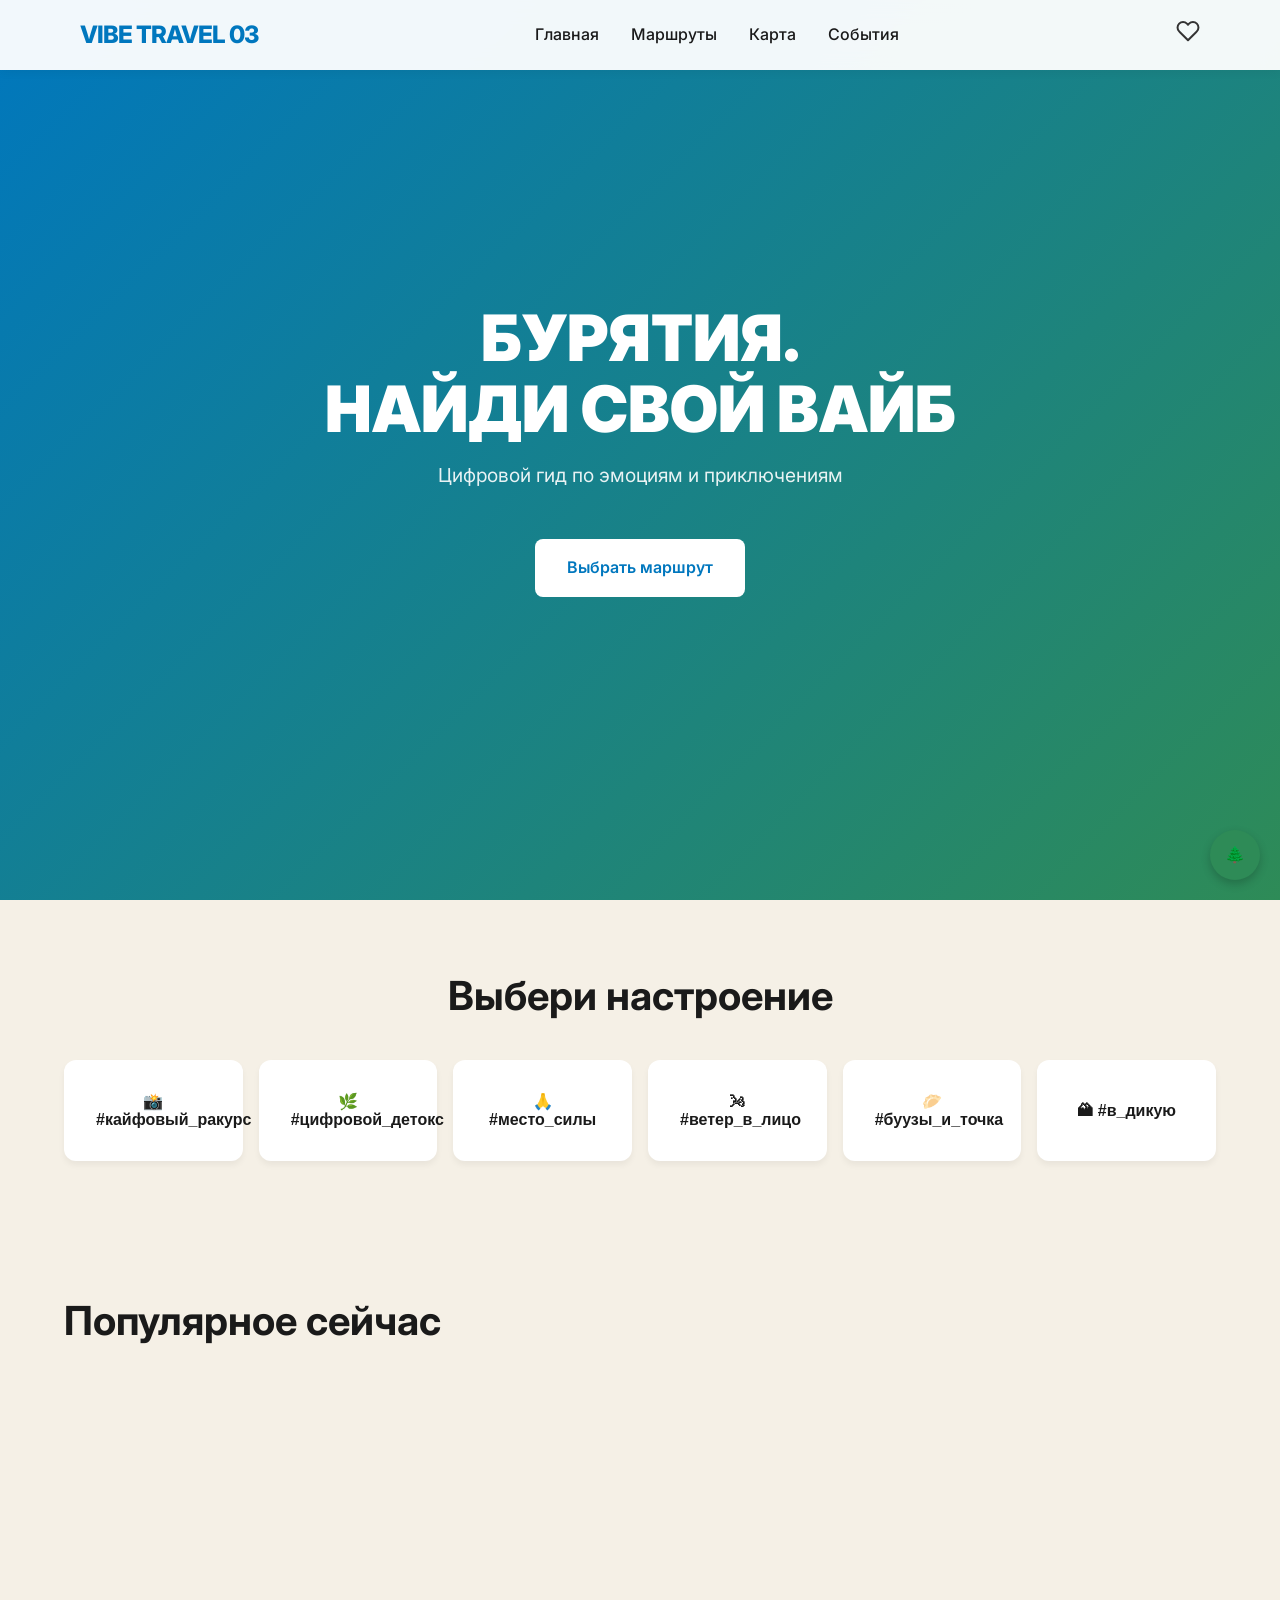
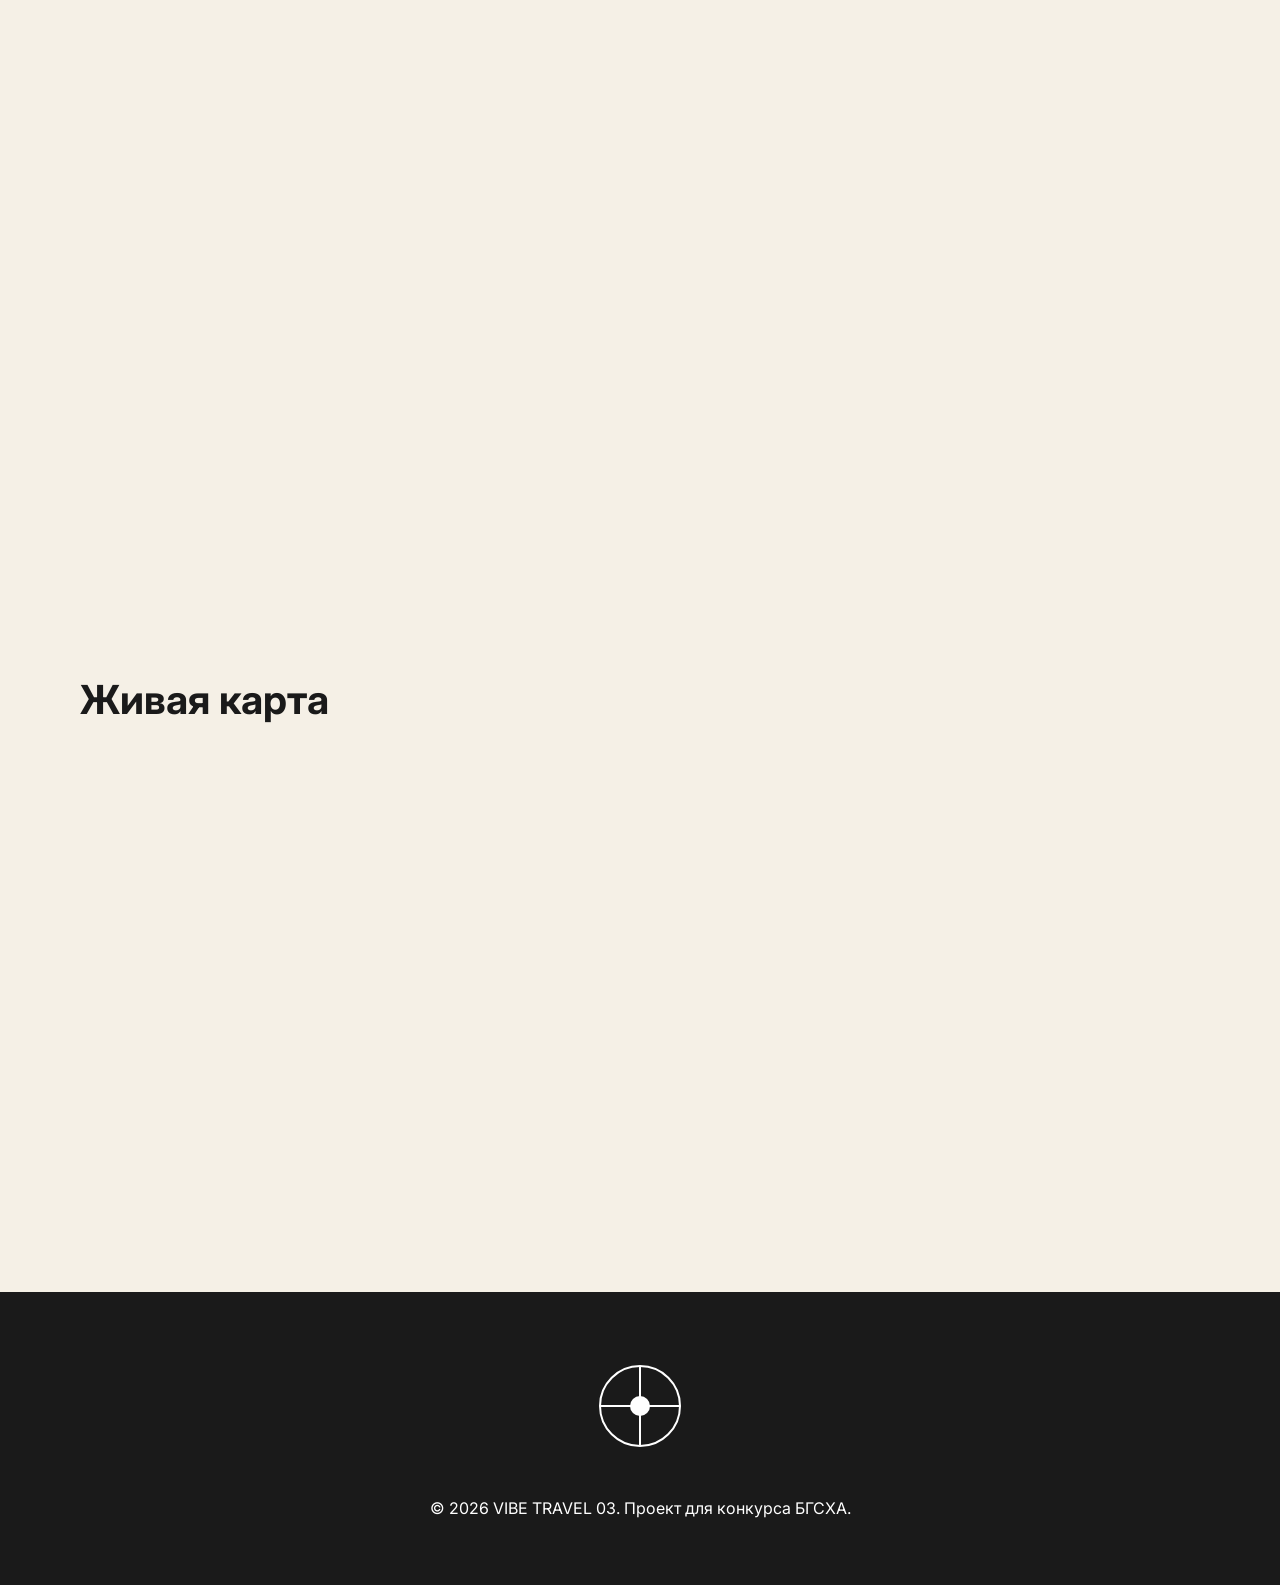
==== admin.html @ e64f2642 "еще раз переделал структуру проекта, удалив папку code и переместив все файлы в корневой каталог. Та" ====
<!DOCTYPE html>
<html lang="ru">
<head>
    <meta charset="UTF-8">
    <meta name="viewport" content="width=device-width, initial-scale=1.0">
    <title>Админ-панель | VIBE TRAVEL 03</title>
    <link href="https://fonts.googleapis.com/css2?family=Inter:wght@400;600&display=swap" rel="stylesheet">
    <link rel="stylesheet" href="src/css/main.css">
    <link rel="stylesheet" href="src/css/components.css">
</head>
<body>
    <header class="header">
        <div class="container header__inner">
            <a href="index.html" class="logo">ADMIN PANEL</a>
        </div>
    </header>

    <main class="container" style="padding-top: 100px;">
        <form id="routeForm" class="admin-form">
            <h2>Конструктор маршрута</h2>
            <div class="form-group">
                <label>ID</label>
                <input type="number" id="r_id" class="form-control" required>
            </div>
            <div class="form-group">
                <label>Название</label>
                <input type="text" id="r_title" class="form-control" required>
            </div>
            <div class="form-group">
                <label>Вайбы (через запятую)</label>
                <input type="text" id="r_vibes" class="form-control" placeholder="#цифровой_детокс, #место_силы" required>
            </div>
            <div class="form-group" style="display:flex; gap:10px;">
                <div style="flex:1">
                    <label>Цвет 1</label>
                    <input type="color" id="r_g1" class="form-control" value="#2E8B57">
                </div>
                <div style="flex:1">
                    <label>Цвет 2</label>
                    <input type="color" id="r_g2" class="form-control" value="#0077BE">
                </div>
            </div>
            <div class="form-group">
                <label>Длительность</label>
                <input type="text" id="r_dur" class="form-control" placeholder="3 дня">
            </div>
            <div class="form-group">
                <label>Бюджет</label>
                <input type="text" id="r_bud" class="form-control" placeholder="от 5000 ₽">
            </div>
            <button type="submit" class="btn-pdf">Сгенерировать JSON</button>
        </form>

        <div class="container" style="max-width:800px; margin-bottom:4rem;">
            <label>Результат (скопируйте и вставьте в routes.json):</label>
            <textarea id="jsonOutput" class="form-control" rows="10"></textarea>
            <button onclick="copyJson()" class="btn-pdf" style="margin-top:10px;">Копировать</button>
        </div>
    </main>

    <script src="src/js/admin.js"></script>
</body>
</html>
---- src/css/main.css ----
/* VIBE TRAVEL 03 - Main Styles */
:root {
    /* Palette */
    --color-baikal: #0077BE;
    --color-cedar: #2E8B57;
    --color-gold: #FFD700;
    --color-bg: #F5F0E6;
    --color-dark: #1A1A1A;
    --color-white: #FFFFFF;
    --color-text: #333333;
    --color-danger: #e74c3c;
    
    /* Typography */
    --font-main: 'Inter', sans-serif;
    
    /* Spacing */
    --spacing-xs: 0.5rem;
    --spacing-sm: 1rem;
    --spacing-md: 2rem;
    --spacing-lg: 4rem;
    
    /* Transitions */
    --transition-fast: 0.2s ease;
    --transition-normal: 0.4s ease;
}

* { box-sizing: border-box; margin: 0; padding: 0; }

body {
    font-family: var(--font-main);
    background-color: var(--color-bg);
    color: var(--color-text);
    line-height: 1.6;
    overflow-x: hidden;
}

a { text-decoration: none; color: inherit; transition: var(--transition-fast); }
ul { list-style: none; }
img { max-width: 100%; display: block; }

/* Container */
.container {
    width: 90%;
    max-width: 1200px;
    margin: 0 auto;
    padding: 0 var(--spacing-sm);
}

/* Header */
.header {
    background: rgba(255, 255, 255, 0.95);
    backdrop-filter: blur(10px);
    position: fixed;
    top: 0; left: 0; right: 0;
    z-index: 1000;
    box-shadow: 0 2px 10px rgba(0,0,0,0.05);
    padding: var(--spacing-sm) 0;
}

.header__inner {
    display: flex;
    justify-content: space-between;
    align-items: center;
}

.logo {
    font-size: 1.5rem;
    font-weight: 800;
    color: var(--color-baikal);
    letter-spacing: -1px;
}

.nav__list {
    display: flex;
    gap: var(--spacing-md);
}

.nav__link {
    font-weight: 500;
    color: var(--color-dark);
}

.nav__link:hover { color: var(--color-baikal); }

.fav-icon {
    position: relative;
    cursor: pointer;
}

.fav-count {
    position: absolute;
    top: -8px; right: -8px;
    background: var(--color-danger);
    color: white;
    font-size: 0.7rem;
    width: 18px; height: 18px;
    border-radius: 50%;
    display: flex;
    align-items: center;
    justify-content: center;
    font-weight: bold;
}

/* Hero Section */
.hero {
    height: 100vh;
    display: flex;
    align-items: center;
    justify-content: center;
    text-align: center;
    color: white;
    position: relative;
    overflow: hidden;
    margin-top: 0;
}

.hero__bg {
    position: absolute;
    top: 0; left: 0; width: 100%; height: 100%;
    background: linear-gradient(135deg, var(--color-baikal), var(--color-cedar));
    z-index: -1;
}

.hero__content h1 {
    font-size: clamp(2.5rem, 5vw, 5rem);
    font-weight: 900;
    margin-bottom: var(--spacing-sm);
    line-height: 1.1;
}

.hero__subtitle {
    font-size: 1.2rem;
    opacity: 0.9;
    margin-bottom: var(--spacing-md);
}

/* Vibes Block */
.vibes-section {
    padding: var(--spacing-lg) 0;
    text-align: center;
}

.section-title {
    font-size: 2.5rem;
    margin-bottom: var(--spacing-md);
    color: var(--color-dark);
}

.vibes-grid {
    display: grid;
    grid-template-columns: repeat(auto-fit, minmax(150px, 1fr));
    gap: var(--spacing-sm);
    margin-top: var(--spacing-md);
}

.vibe-btn {
    padding: var(--spacing-md);
    border: none;
    border-radius: 12px;
    background: white;
    color: var(--color-dark);
    font-weight: 600;
    font-size: 1rem;
    cursor: pointer;
    transition: transform 0.2s, box-shadow 0.2s;
    box-shadow: 0 4px 6px rgba(0,0,0,0.05);
}

.vibe-btn:hover, .vibe-btn.active {
    transform: translateY(-5px);
    box-shadow: 0 10px 20px rgba(0,0,0,0.1);
    background: var(--color-baikal);
    color: white;
}

/* Cards Grid */
.routes-grid {
    display: grid;
    grid-template-columns: repeat(auto-fill, minmax(300px, 1fr));
    gap: var(--spacing-md);
    padding: var(--spacing-md) 0;
}

.route-card {
    background: white;
    border-radius: 16px;
    overflow: hidden;
    box-shadow: 0 4px 15px rgba(0,0,0,0.05);
    transition: transform 0.3s;
    display: flex;
    flex-direction: column;
}

.route-card:hover {
    transform: translateY(-8px);
}

.card-img {
    height: 200px;
    display: flex;
    align-items: center;
    justify-content: center;
    color: white;
    font-weight: bold;
    font-size: 1.2rem;
    text-align: center;
    padding: 1rem;
    position: relative;
}

.card-body {
    padding: var(--spacing-md);
    flex-grow: 1;
    display: flex;
    flex-direction: column;
}

.card-title {
    font-size: 1.25rem;
    margin-bottom: var(--spacing-xs);
    color: var(--color-dark);
}

.card-tags {
    display: flex;
    flex-wrap: wrap;
    gap: 5px;
    margin-bottom: var(--spacing-sm);
}

.tag {
    font-size: 0.75rem;
    padding: 4px 8px;
    background: #f0f0f0;
    border-radius: 20px;
    color: #666;
}

.card-meta {
    display: flex;
    justify-content: space-between;
    margin-top: auto;
    padding-top: var(--spacing-sm);
    font-size: 0.9rem;
    color: #777;
    border-top: 1px solid #eee;
}

.btn-fav {
    background: none;
    border: none;
    cursor: pointer;
    color: #ccc;
    transition: color 0.2s;
}

.btn-fav.active { color: var(--color-danger); }

/* Footer */
.footer {
    background: var(--color-dark);
    color: white;
    padding: var(--spacing-lg) 0;
    margin-top: var(--spacing-lg);
    text-align: center;
}

.footer-ornament {
    width: 100px;
    height: 100px;
    margin: 0 auto var(--spacing-md);
    fill: var(--color-gold);
    transition: fill 2s ease;
}

.footer-ornament:hover {
    fill: var(--color-baikal);
}

/* Mobile Filter Toggle */
.filter-toggle {
    display: none;
    width: 100%;
    padding: 1rem;
    background: var(--color-baikal);
    color: white;
    border: none;
    border-radius: 8px;
    margin-bottom: 1rem;
    font-weight: bold;
    cursor: pointer;
}

@media (max-width: 768px) {
    .filter-toggle { display: block; }
    .nav__list { display: none; } /* Simplified mobile nav for demo */
    .filters-panel {
        position: fixed;
        top: 0; left: 0; bottom: 0;
        width: 80%;
        background: white;
        z-index: 2000;
        padding: 2rem;
        transform: translateX(-100%);
        transition: transform 0.3s ease;
        overflow-y: auto;
    }
    .filters-panel.open { transform: translateX(0); }
    .overlay {
        position: fixed;
        top: 0; left: 0; right: 0; bottom: 0;
        background: rgba(0,0,0,0.5);
        z-index: 1999;
        display: none;
    }
    .overlay.active { display: block; }
}

/* Animation Utilities */
.fade-in {
    opacity: 0;
    transform: translateY(20px);
    transition: opacity 0.6s ease, transform 0.6s ease;
}

.fade-in.visible {
    opacity: 1;
    transform: translateY(0);
}

/* Cedar Icon (Easter Egg) */
.cedar-icon {
    position: fixed;
    bottom: 20px;
    right: 20px;
    width: 50px;
    height: 50px;
    background: var(--color-cedar);
    border-radius: 50%;
    display: flex;
    align-items: center;
    justify-content: center;
    color: white;
    cursor: pointer;
    box-shadow: 0 4px 10px rgba(0,0,0,0.2);
    z-index: 900;
    transition: transform 0.3s;
}

.cedar-icon:hover { transform: scale(1.1); }

/* Modal for Easter Egg */
.modal {
    position: fixed;
    top: 0; left: 0; width: 100%; height: 100%;
    background: rgba(0,0,0,0.8);
    z-index: 3000;
    display: none;
    align-items: center;
    justify-content: center;
}

.modal.active { display: flex; }

.modal-content {
    background: white;
    padding: 2rem;
    border-radius: 16px;
    text-align: center;
    max-width: 90%;
    position: relative;
}

.close-modal {
    position: absolute;
    top: 10px; right: 15px;
    font-size: 1.5rem;
    cursor: pointer;
}

.ornament-anim {
    width: 200px;
    height: 200px;
    animation: spin 10s linear infinite;
}

@keyframes spin { 100% { transform: rotate(360deg); } }
---- src/css/components.css ----
/* Components & Page Specific Styles */

/* Filters Panel */
.filters-panel {
    background: white;
    padding: 1.5rem;
    border-radius: 12px;
    margin-bottom: 2rem;
    box-shadow: 0 4px 12px rgba(0,0,0,0.05);
}

.filter-group { margin-bottom: 1.5rem; }
.filter-group label { display: block; font-weight: 600; margin-bottom: 0.5rem; }
.filter-options { display: flex; flex-wrap: wrap; gap: 0.5rem; }

.checkbox-label {
    display: inline-flex;
    align-items: center;
    padding: 0.5rem 1rem;
    background: #f5f5f5;
    border-radius: 20px;
    cursor: pointer;
    font-size: 0.9rem;
    transition: background 0.2s;
}

.checkbox-label input { display: none; }
.checkbox-label.selected { background: var(--color-baikal); color: white; }

/* Route Detail Page */
.route-detail { padding-top: 80px; }
.detail-header {
    height: 400px;
    background: #ddd;
    position: relative;
    display: flex;
    align-items: center;
    justify-content: center;
    color: white;
    font-size: 2rem;
    font-weight: bold;
    text-shadow: 0 2px 4px rgba(0,0,0,0.5);
}

.detail-content {
    display: grid;
    grid-template-columns: 2fr 1fr;
    gap: 2rem;
    margin-top: 2rem;
}

.info-block {
    background: white;
    padding: 1.5rem;
    border-radius: 12px;
    margin-bottom: 1.5rem;
}

.schedule-item {
    border-left: 3px solid var(--color-baikal);
    padding-left: 1rem;
    margin-bottom: 1.5rem;
}

.map-container {
    height: 400px;
    border-radius: 12px;
    overflow: hidden;
    margin: 1.5rem 0;
    background: #eee;
}

.btn-pdf {
    display: inline-block;
    background: var(--color-dark);
    color: white;
    padding: 1rem 2rem;
    border-radius: 8px;
    font-weight: 600;
    margin-top: 1rem;
    cursor: pointer;
    border: none;
}

/* Content Page */
.events-list { display: grid; gap: 1.5rem; }
.event-card {
    background: white;
    padding: 1.5rem;
    border-radius: 12px;
    display: flex;
    gap: 1.5rem;
    align-items: center;
}
.event-date {
    background: var(--color-gold);
    padding: 1rem;
    border-radius: 8px;
    text-align: center;
    font-weight: bold;
    min-width: 100px;
}

.video-wrapper {
    position: relative;
    padding-bottom: 56.25%;
    height: 0;
    overflow: hidden;
    border-radius: 12px;
    margin-bottom: 2rem;
    background: #000;
}

.video-wrapper iframe {
    position: absolute;
    top: 0; left: 0; width: 100%; height: 100%;
}

.wave-effect {
    position: relative;
    overflow: hidden;
}

.wave-effect::after {
    content: '';
    position: absolute;
    bottom: -50px; left: 0; width: 100%; height: 50px;
    background: linear-gradient(to top, rgba(0,119,190,0.2), transparent);
    opacity: 0;
    transition: opacity 0.3s;
}

.wave-effect:hover::after { opacity: 1; animation: wave 2s infinite linear; }

@keyframes wave {
    0% { transform: translateX(0); }
    50% { transform: translateX(-10px); }
    100% { transform: translateX(0); }
}

/* Admin Page */
.admin-form {
    max-width: 800px;
    margin: 2rem auto;
    background: white;
    padding: 2rem;
    border-radius: 12px;
}

.form-group { margin-bottom: 1rem; }
.form-group label { display: block; margin-bottom: 0.5rem; font-weight: 600; }
.form-control {
    width: 100%;
    padding: 0.8rem;
    border: 1px solid #ddd;
    border-radius: 6px;
    font-family: inherit;
}

textarea.form-control { min-height: 100px; }

/* Map Page */
.full-map {
    position: fixed;
    top: 0; left: 0; width: 100%; height: 100%;
    z-index: 1;
}

/* Responsive */
@media (max-width: 768px) {
    .detail-content { grid-template-columns: 1fr; }
    .event-card { flex-direction: column; text-align: center; }
}
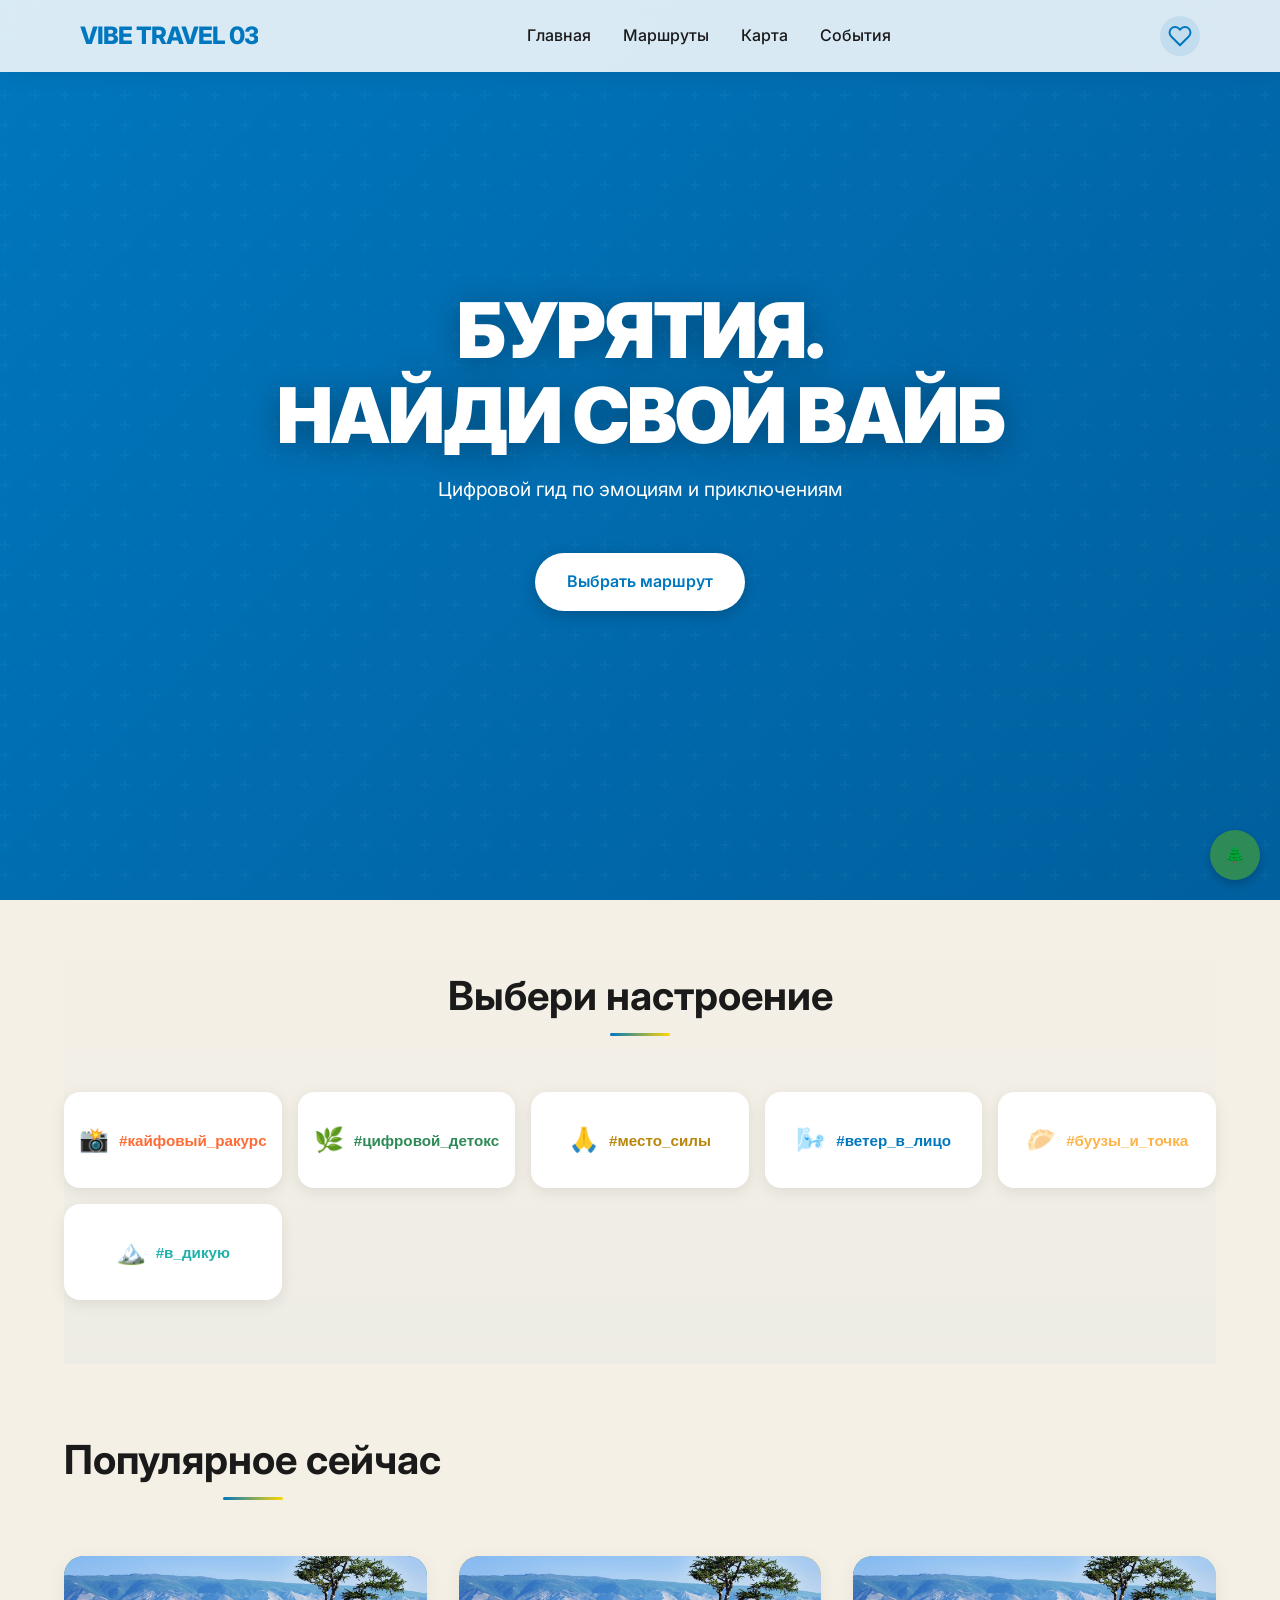
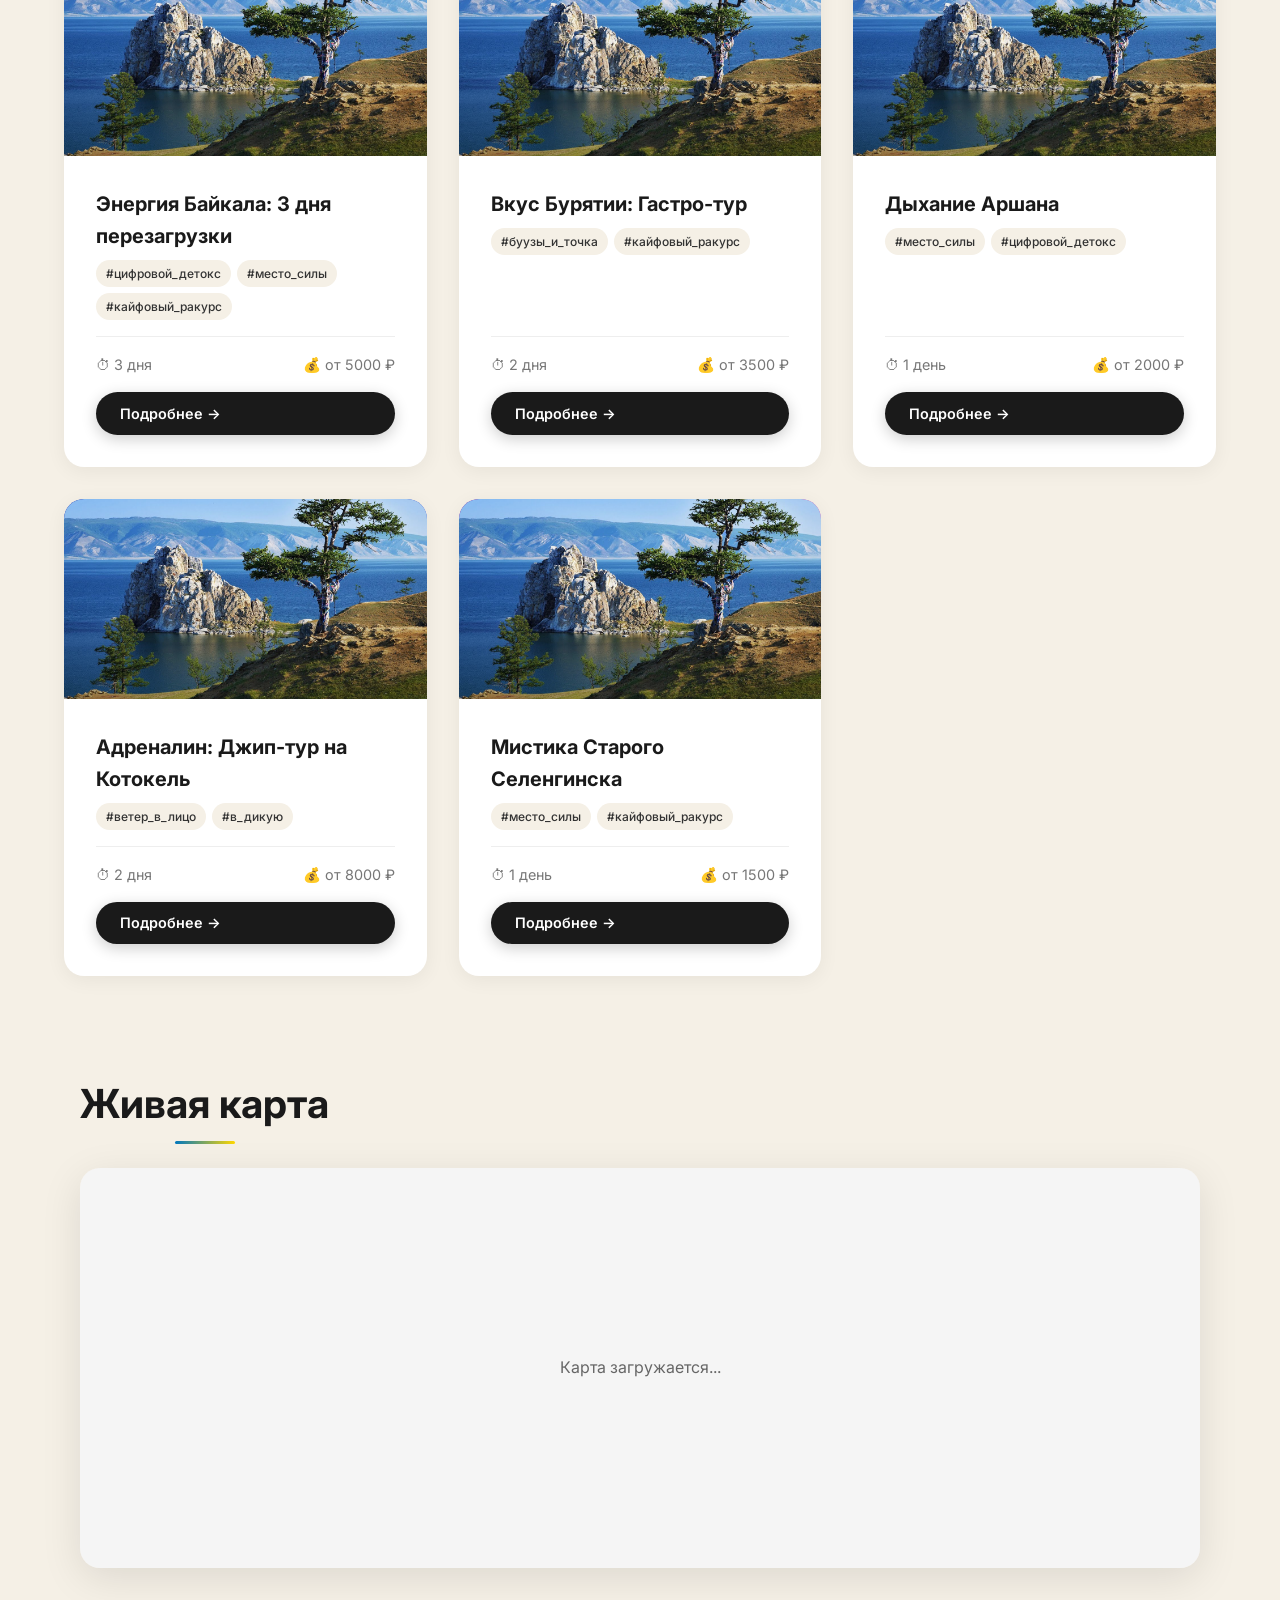
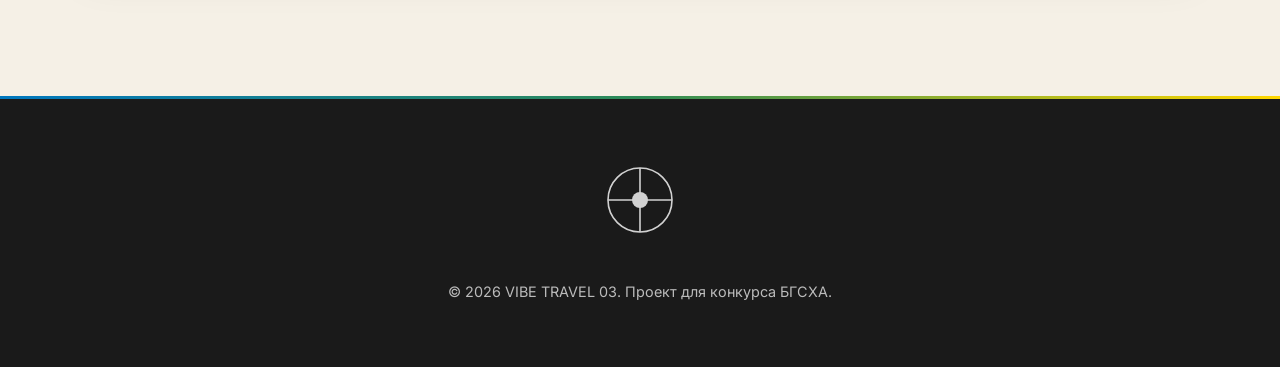
==== commit 371a587c: "внёс правки с помощью copilot, добавив изображения для маршрутов и обновив стили отображения карточе" ====
--- a/admin.html
+++ b/admin.html
@@ -4,27 +4,39 @@
     <meta charset="UTF-8">
     <meta name="viewport" content="width=device-width, initial-scale=1.0">
     <title>Админ-панель | VIBE TRAVEL 03</title>
-    <link href="https://fonts.googleapis.com/css2?family=Inter:wght@400;600&display=swap" rel="stylesheet">
+    <link href="https://fonts.googleapis.com/css2?family=Inter:wght@400;600;800&display=swap" rel="stylesheet">
     <link rel="stylesheet" href="src/css/main.css">
     <link rel="stylesheet" href="src/css/components.css">
+    <script src="data/secrets.js"></script>
+    <script src="data/config.js"></script>
+    <script>
+        // Password protection
+        const password = prompt('Введите пароль администратора:');
+        if (password !== 'admin2026') {
+            window.location.href = 'index.html';
+        }
+    </script>
 </head>
 <body>
     <header class="header">
         <div class="container header__inner">
-            <a href="index.html" class="logo">ADMIN PANEL</a>
+            <a href="index.html" class="logo">⚙️ ADMIN PANEL</a>
+            <a href="index.html" class="btn-pdf" style="padding: 0.5rem 1rem; font-size: 0.9rem;">На главную</a>
         </div>
     </header>
 
     <main class="container" style="padding-top: 100px;">
         <form id="routeForm" class="admin-form">
-            <h2>Конструктор маршрута</h2>
+            <h2>🛠 Конструктор маршрута</h2>
+            <p style="color: #666; margin-bottom: 1.5rem;">Создайте новый маршрут и добавьте его в базу</p>
+            
             <div class="form-group">
                 <label>ID</label>
                 <input type="number" id="r_id" class="form-control" required>
             </div>
             <div class="form-group">
                 <label>Название</label>
-                <input type="text" id="r_title" class="form-control" required>
+                <input type="text" id="r_title" class="form-control" required placeholder="Энергия Байкала: 3 дня перезагрузки">
             </div>
             <div class="form-group">
                 <label>Вайбы (через запятую)</label>
@@ -32,29 +44,47 @@
             </div>
             <div class="form-group" style="display:flex; gap:10px;">
                 <div style="flex:1">
-                    <label>Цвет 1</label>
+                    <label>Цвет градиента 1</label>
                     <input type="color" id="r_g1" class="form-control" value="#2E8B57">
                 </div>
                 <div style="flex:1">
-                    <label>Цвет 2</label>
+                    <label>Цвет градиента 2</label>
                     <input type="color" id="r_g2" class="form-control" value="#0077BE">
                 </div>
             </div>
-            <div class="form-group">
-                <label>Длительность</label>
-                <input type="text" id="r_dur" class="form-control" placeholder="3 дня">
+            <div class="form-row" style="display: flex; gap: 1rem;">
+                <div class="form-group" style="flex: 1;">
+                    <label>Длительность</label>
+                    <input type="text" id="r_dur" class="form-control" placeholder="3 дня">
+                </div>
+                <div class="form-group" style="flex: 1;">
+                    <label>Бюджет</label>
+                    <input type="text" id="r_bud" class="form-control" placeholder="от 5000 ₽">
+                </div>
             </div>
             <div class="form-group">
-                <label>Бюджет</label>
-                <input type="text" id="r_bud" class="form-control" placeholder="от 5000 ₽">
+                <label>Сезон</label>
+                <select id="r_season" class="form-control">
+                    <option value="лето">Лето</option>
+                    <option value="зима">Зима</option>
+                    <option value="круглый год">Круглый год</option>
+                </select>
             </div>
-            <button type="submit" class="btn-pdf">Сгенерировать JSON</button>
+            <div class="form-group">
+                <label>Краткое описание</label>
+                <input type="text" id="r_desc" class="form-control" placeholder="Почувствуй мощь священного озера...">
+            </div>
+            <div class="form-group">
+                <label>Полное описание</label>
+                <textarea id="r_fullDesc" class="form-control" rows="3" placeholder="Погружение в атмосферу байкальской тайги..."></textarea>
+            </div>
+            <button type="submit" class="btn-admin">✨ Сгенерировать JSON</button>
         </form>
 
         <div class="container" style="max-width:800px; margin-bottom:4rem;">
-            <label>Результат (скопируйте и вставьте в routes.json):</label>
-            <textarea id="jsonOutput" class="form-control" rows="10"></textarea>
-            <button onclick="copyJson()" class="btn-pdf" style="margin-top:10px;">Копировать</button>
+            <label style="font-weight: 600; display: block; margin-bottom: 0.5rem;">📋 Результат (скопируйте и вставьте в routes.json):</label>
+            <textarea id="jsonOutput" class="output-area" rows="15" readonly></textarea>
+            <button onclick="copyJson()" class="btn-pdf" style="margin-top: 1rem;">📋 Копировать в буфер</button>
         </div>
     </main>
 
--- a/src/css/main.css
+++ b/src/css/main.css
@@ -1,4 +1,4 @@
-/* VIBE TRAVEL 03 - Main Styles */
+/* VIBE TRAVEL 03 - Main Styles (Enhanced) */
 :root {
     /* Palette */
     --color-baikal: #0077BE;
@@ -10,6 +10,14 @@
     --color-text: #333333;
     --color-danger: #e74c3c;
     
+    /* Vibe Colors */
+    --vibe-photo: #FF6B35;
+    --vibe-relax: #2E8B57;
+    --vibe-spirit: #B8860B;
+    --vibe-active: #0077BE;
+    --vibe-food: #FFB347;
+    --vibe-wild: #20B2AA;
+    
     /* Typography */
     --font-main: 'Inter', sans-serif;
     
@@ -22,9 +30,14 @@
     /* Transitions */
     --transition-fast: 0.2s ease;
     --transition-normal: 0.4s ease;
+    --transition-smooth: 0.6s cubic-bezier(0.4, 0, 0.2, 1);
 }
 
 * { box-sizing: border-box; margin: 0; padding: 0; }
+
+html {
+    scroll-behavior: smooth;
+}
 
 body {
     font-family: var(--font-main);
@@ -48,13 +61,20 @@
 
 /* Header */
 .header {
-    background: rgba(255, 255, 255, 0.95);
-    backdrop-filter: blur(10px);
+    background: rgba(255, 255, 255, 0.85);
+    backdrop-filter: blur(20px);
+    -webkit-backdrop-filter: blur(20px);
     position: fixed;
     top: 0; left: 0; right: 0;
     z-index: 1000;
-    box-shadow: 0 2px 10px rgba(0,0,0,0.05);
+    box-shadow: 0 2px 20px rgba(0,0,0,0.08);
     padding: var(--spacing-sm) 0;
+    transition: all var(--transition-normal);
+}
+
+.header.scrolled {
+    background: rgba(255, 255, 255, 0.95);
+    box-shadow: 0 4px 30px rgba(0,0,0,0.12);
 }
 
 .header__inner {
@@ -68,6 +88,26 @@
     font-weight: 800;
     color: var(--color-baikal);
     letter-spacing: -1px;
+    position: relative;
+    overflow: hidden;
+}
+
+.logo::after {
+    content: '';
+    position: absolute;
+    bottom: 0;
+    left: 0;
+    width: 100%;
+    height: 2px;
+    background: linear-gradient(90deg, var(--color-baikal), var(--color-cedar), var(--color-gold));
+    transform: scaleX(0);
+    transform-origin: right;
+    transition: transform var(--transition-smooth);
+}
+
+.logo:hover::after {
+    transform: scaleX(1);
+    transform-origin: left;
 }
 
 .nav__list {
@@ -78,27 +118,72 @@
 .nav__link {
     font-weight: 500;
     color: var(--color-dark);
-}
-
-.nav__link:hover { color: var(--color-baikal); }
+    position: relative;
+    padding: 0.5rem 0;
+}
+
+.nav__link::after {
+    content: '';
+    position: absolute;
+    bottom: 0;
+    left: 0;
+    width: 0;
+    height: 2px;
+    background: var(--color-baikal);
+    transition: width var(--transition-normal);
+}
+
+.nav__link:hover { 
+    color: var(--color-baikal); 
+}
+
+.nav__link:hover::after {
+    width: 100%;
+}
 
 .fav-icon {
     position: relative;
     cursor: pointer;
+    display: flex;
+    align-items: center;
+    justify-content: center;
+    width: 40px;
+    height: 40px;
+    border-radius: 50%;
+    background: rgba(0, 119, 190, 0.1);
+    transition: all var(--transition-normal);
+}
+
+.fav-icon:hover {
+    background: rgba(0, 119, 190, 0.2);
+    transform: scale(1.1);
+}
+
+.fav-icon svg {
+    color: var(--color-baikal);
 }
 
 .fav-count {
     position: absolute;
-    top: -8px; right: -8px;
+    top: -4px;
+    right: -4px;
     background: var(--color-danger);
     color: white;
     font-size: 0.7rem;
-    width: 18px; height: 18px;
-    border-radius: 50%;
+    min-width: 18px;
+    height: 18px;
+    border-radius: 9px;
     display: flex;
     align-items: center;
     justify-content: center;
     font-weight: bold;
+    padding: 0 4px;
+    animation: pulse 2s infinite;
+}
+
+@keyframes pulse {
+    0%, 100% { transform: scale(1); }
+    50% { transform: scale(1.1); }
 }
 
 /* Hero Section */
@@ -117,60 +202,142 @@
 .hero__bg {
     position: absolute;
     top: 0; left: 0; width: 100%; height: 100%;
-    background: linear-gradient(135deg, var(--color-baikal), var(--color-cedar));
+    background: linear-gradient(135deg, 
+        var(--color-baikal) 0%, 
+        #005f9e 25%, 
+        var(--color-cedar) 50%, 
+        #1e6b47 75%, 
+        var(--color-gold) 100%);
+    background-size: 400% 400%;
+    animation: gradientShift 15s ease infinite;
     z-index: -1;
 }
 
+@keyframes gradientShift {
+    0% { background-position: 0% 50%; }
+    50% { background-position: 100% 50%; }
+    100% { background-position: 0% 50%; }
+}
+
+.hero__bg::before {
+    content: '';
+    position: absolute;
+    top: 0;
+    left: 0;
+    right: 0;
+    bottom: 0;
+    background: url("data:image/svg+xml,%3Csvg width='60' height='60' viewBox='0 0 60 60' xmlns='http://www.w3.org/2000/svg'%3E%3Cg fill='none' fill-rule='evenodd'%3E%3Cg fill='%23ffffff' fill-opacity='0.05'%3E%3Cpath d='M36 34v-4h-2v4h-4v2h4v4h2v-4h4v-2h-4zm0-30V0h-2v4h-4v2h4v4h2V6h4V4h-4zM6 34v-4H4v4H0v2h4v4h2v-4h4v-2H6zM6 4V0H4v4H0v2h4v4h2V6h4V4H6z'/%3E%3C/g%3E%3C/g%3E%3C/svg%3E");
+    opacity: 0.5;
+}
+
+.hero__content {
+    position: relative;
+    z-index: 1;
+}
+
 .hero__content h1 {
-    font-size: clamp(2.5rem, 5vw, 5rem);
+    font-size: clamp(2.5rem, 6vw, 5rem);
     font-weight: 900;
     margin-bottom: var(--spacing-sm);
     line-height: 1.1;
+    text-shadow: 0 4px 30px rgba(0,0,0,0.3);
+    letter-spacing: -2px;
+    animation: fadeInUp 1s ease-out;
 }
 
 .hero__subtitle {
     font-size: 1.2rem;
     opacity: 0.9;
     margin-bottom: var(--spacing-md);
+    animation: fadeInUp 1s ease-out 0.2s both;
+}
+
+.hero .btn-pdf {
+    animation: fadeInUp 1s ease-out 0.4s both;
+}
+
+@keyframes fadeInUp {
+    from {
+        opacity: 0;
+        transform: translateY(30px);
+    }
+    to {
+        opacity: 1;
+        transform: translateY(0);
+    }
 }
 
 /* Vibes Block */
 .vibes-section {
     padding: var(--spacing-lg) 0;
     text-align: center;
+    background: linear-gradient(180deg, transparent, rgba(0, 119, 190, 0.03));
 }
 
 .section-title {
     font-size: 2.5rem;
     margin-bottom: var(--spacing-md);
     color: var(--color-dark);
+    position: relative;
+    display: inline-block;
+}
+
+.section-title::after {
+    content: '';
+    position: absolute;
+    bottom: -8px;
+    left: 50%;
+    transform: translateX(-50%);
+    width: 60px;
+    height: 3px;
+    background: linear-gradient(90deg, var(--color-baikal), var(--color-gold));
+    border-radius: 2px;
 }
 
 .vibes-grid {
     display: grid;
-    grid-template-columns: repeat(auto-fit, minmax(150px, 1fr));
+    grid-template-columns: repeat(auto-fit, minmax(180px, 1fr));
     gap: var(--spacing-sm);
     margin-top: var(--spacing-md);
 }
 
 .vibe-btn {
     padding: var(--spacing-md);
-    border: none;
-    border-radius: 12px;
+    border: 2px solid transparent;
+    border-radius: 16px;
     background: white;
     color: var(--color-dark);
     font-weight: 600;
-    font-size: 1rem;
+    font-size: 0.95rem;
     cursor: pointer;
-    transition: transform 0.2s, box-shadow 0.2s;
-    box-shadow: 0 4px 6px rgba(0,0,0,0.05);
+    transition: all var(--transition-normal);
+    box-shadow: 0 4px 15px rgba(0,0,0,0.08);
+    display: flex;
+    align-items: center;
+    gap: 10px;
+    justify-content: center;
 }
 
 .vibe-btn:hover, .vibe-btn.active {
-    transform: translateY(-5px);
-    box-shadow: 0 10px 20px rgba(0,0,0,0.1);
-    background: var(--color-baikal);
+    transform: translateY(-5px) scale(1.02);
+    box-shadow: 0 15px 35px rgba(0,0,0,0.15);
+    border-color: currentColor;
+}
+
+.vibe-btn[data-vibe="#кайфовый_ракурс"] { color: var(--vibe-photo); }
+.vibe-btn[data-vibe="#цифровой_детокс"] { color: var(--vibe-relax); }
+.vibe-btn[data-vibe="#место_силы"] { color: var(--vibe-spirit); }
+.vibe-btn[data-vibe="#ветер_в_лицо"] { color: var(--vibe-active); }
+.vibe-btn[data-vibe="#буузы_и_точка"] { color: var(--vibe-food); }
+.vibe-btn[data-vibe="#в_дикую"] { color: var(--vibe-wild); }
+
+.vibe-btn:hover, .vibe-btn.active {
+    background: currentColor;
     color: white;
+}
+
+.vibe-btn .vibe-icon {
+    font-size: 1.5rem;
 }
 
 /* Cards Grid */
@@ -183,16 +350,34 @@
 
 .route-card {
     background: white;
-    border-radius: 16px;
+    border-radius: 20px;
     overflow: hidden;
-    box-shadow: 0 4px 15px rgba(0,0,0,0.05);
-    transition: transform 0.3s;
+    box-shadow: 0 4px 20px rgba(0,0,0,0.06);
+    transition: all var(--transition-normal);
     display: flex;
     flex-direction: column;
+    position: relative;
+}
+
+.route-card::before {
+    content: '';
+    position: absolute;
+    top: 0;
+    left: 0;
+    right: 0;
+    height: 4px;
+    background: linear-gradient(90deg, var(--color-baikal), var(--color-cedar));
+    opacity: 0;
+    transition: opacity var(--transition-normal);
 }
 
 .route-card:hover {
-    transform: translateY(-8px);
+    transform: translateY(-10px);
+    box-shadow: 0 20px 40px rgba(0,0,0,0.12);
+}
+
+.route-card:hover::before {
+    opacity: 1;
 }
 
 .card-img {
@@ -206,6 +391,17 @@
     text-align: center;
     padding: 1rem;
     position: relative;
+    overflow: hidden;
+}
+
+.card-img::after {
+    content: '';
+    position: absolute;
+    top: 0;
+    left: 0;
+    right: 0;
+    bottom: 0;
+    background: linear-gradient(180deg, transparent 50%, rgba(0,0,0,0.3) 100%);
 }
 
 .card-body {
@@ -219,26 +415,35 @@
     font-size: 1.25rem;
     margin-bottom: var(--spacing-xs);
     color: var(--color-dark);
+    font-weight: 700;
 }
 
 .card-tags {
     display: flex;
     flex-wrap: wrap;
-    gap: 5px;
+    gap: 6px;
     margin-bottom: var(--spacing-sm);
 }
 
 .tag {
     font-size: 0.75rem;
-    padding: 4px 8px;
-    background: #f0f0f0;
+    padding: 4px 10px;
+    background: var(--color-bg);
     border-radius: 20px;
-    color: #666;
+    color: var(--color-text);
+    font-weight: 500;
+    transition: all var(--transition-fast);
+}
+
+.tag:hover {
+    background: var(--color-baikal);
+    color: white;
 }
 
 .card-meta {
     display: flex;
     justify-content: space-between;
+    align-items: center;
     margin-top: auto;
     padding-top: var(--spacing-sm);
     font-size: 0.9rem;
@@ -246,15 +451,35 @@
     border-top: 1px solid #eee;
 }
 
+.card-meta span {
+    display: flex;
+    align-items: center;
+    gap: 4px;
+}
+
 .btn-fav {
     background: none;
     border: none;
     cursor: pointer;
     color: #ccc;
-    transition: color 0.2s;
-}
-
-.btn-fav.active { color: var(--color-danger); }
+    transition: all var(--transition-normal);
+    font-size: 1.2rem;
+    padding: 4px;
+}
+
+.btn-fav:hover {
+    transform: scale(1.2);
+}
+
+.btn-fav.active { 
+    color: var(--color-danger); 
+    animation: heartBeat 0.6s ease;
+}
+
+@keyframes heartBeat {
+    0%, 100% { transform: scale(1); }
+    50% { transform: scale(1.3); }
+}
 
 /* Footer */
 .footer {
@@ -263,18 +488,50 @@
     padding: var(--spacing-lg) 0;
     margin-top: var(--spacing-lg);
     text-align: center;
+    position: relative;
+    overflow: hidden;
+}
+
+.footer::before {
+    content: '';
+    position: absolute;
+    top: 0;
+    left: 0;
+    right: 0;
+    height: 3px;
+    background: linear-gradient(90deg, 
+        var(--color-baikal), 
+        var(--color-cedar), 
+        var(--color-gold), 
+        var(--color-cedar), 
+        var(--color-baikal));
+    background-size: 200% 100%;
+    animation: shimmer 3s linear infinite;
+}
+
+@keyframes shimmer {
+    0% { background-position: 200% 0; }
+    100% { background-position: -200% 0; }
 }
 
 .footer-ornament {
-    width: 100px;
-    height: 100px;
+    width: 80px;
+    height: 80px;
     margin: 0 auto var(--spacing-md);
     fill: var(--color-gold);
-    transition: fill 2s ease;
+    transition: all var(--transition-smooth);
+    opacity: 0.8;
 }
 
 .footer-ornament:hover {
+    opacity: 1;
+    transform: rotate(10deg) scale(1.1);
     fill: var(--color-baikal);
+}
+
+.footer p {
+    opacity: 0.7;
+    font-size: 0.9rem;
 }
 
 /* Mobile Filter Toggle */
@@ -282,50 +539,135 @@
     display: none;
     width: 100%;
     padding: 1rem;
-    background: var(--color-baikal);
+    background: linear-gradient(135deg, var(--color-baikal), var(--color-cedar));
     color: white;
     border: none;
-    border-radius: 8px;
+    border-radius: 12px;
     margin-bottom: 1rem;
-    font-weight: bold;
+    font-weight: 600;
+    font-size: 1rem;
     cursor: pointer;
-}
-
+    transition: all var(--transition-normal);
+    box-shadow: 0 4px 15px rgba(0, 119, 190, 0.3);
+}
+
+.filter-toggle:hover {
+    transform: translateY(-2px);
+    box-shadow: 0 6px 20px rgba(0, 119, 190, 0.4);
+}
+
+/* Responsive */
 @media (max-width: 768px) {
     .filter-toggle { display: block; }
-    .nav__list { display: none; } /* Simplified mobile nav for demo */
-    .filters-panel {
-        position: fixed;
-        top: 0; left: 0; bottom: 0;
-        width: 80%;
-        background: white;
-        z-index: 2000;
-        padding: 2rem;
-        transform: translateX(-100%);
-        transition: transform 0.3s ease;
-        overflow-y: auto;
-    }
-    .filters-panel.open { transform: translateX(0); }
-    .overlay {
-        position: fixed;
-        top: 0; left: 0; right: 0; bottom: 0;
-        background: rgba(0,0,0,0.5);
-        z-index: 1999;
+    
+    .nav__list {
         display: none;
     }
-    .overlay.active { display: block; }
-}
-
-/* Animation Utilities */
+    
+    .header__inner {
+        padding: 0;
+    }
+    
+    .vibes-grid {
+        grid-template-columns: repeat(2, 1fr);
+    }
+    
+    .vibe-btn {
+        flex-direction: column;
+        padding: var(--spacing-sm);
+        font-size: 0.85rem;
+    }
+    
+    .vibe-btn .vibe-icon {
+        font-size: 1.8rem;
+    }
+    
+    .routes-grid {
+        grid-template-columns: 1fr;
+    }
+    
+    .hero__content h1 {
+        letter-spacing: -1px;
+    }
+    
+    .section-title {
+        font-size: 1.8rem;
+    }
+}
+
+/* Animations for scroll reveal */
 .fade-in {
     opacity: 0;
-    transform: translateY(20px);
-    transition: opacity 0.6s ease, transform 0.6s ease;
+    transform: translateY(30px);
+    transition: all var(--transition-smooth);
 }
 
 .fade-in.visible {
     opacity: 1;
     transform: translateY(0);
+}
+
+/* Stagger animation delays */
+.route-card:nth-child(1) { transition-delay: 0s; }
+.route-card:nth-child(2) { transition-delay: 0.1s; }
+.route-card:nth-child(3) { transition-delay: 0.2s; }
+.route-card:nth-child(4) { transition-delay: 0.3s; }
+.route-card:nth-child(5) { transition-delay: 0.4s; }
+.route-card:nth-child(6) { transition-delay: 0.5s; }
+
+/* Glassmorphism utility */
+.glass {
+    background: rgba(255, 255, 255, 0.7);
+    backdrop-filter: blur(10px);
+    -webkit-backdrop-filter: blur(10px);
+    border: 1px solid rgba(255, 255, 255, 0.3);
+}
+
+/* Button styles */
+.btn-pdf {
+    display: inline-block;
+    background: white;
+    color: var(--color-baikal);
+    padding: 1rem 2.5rem;
+    border-radius: 30px;
+    font-weight: 700;
+    font-size: 1rem;
+    cursor: pointer;
+    border: none;
+    transition: all var(--transition-normal);
+    box-shadow: 0 4px 20px rgba(0, 119, 190, 0.3);
+}
+
+.btn-pdf:hover {
+    transform: translateY(-3px);
+    box-shadow: 0 8px 30px rgba(0, 119, 190, 0.4);
+    background: var(--color-gold);
+    color: var(--color-dark);
+}
+
+/* Loading skeleton */
+.skeleton {
+    background: linear-gradient(90deg, #f0f0f0 25%, #e0e0e0 50%, #f0f0f0 75%);
+    background-size: 200% 100%;
+    animation: shimmer 1.5s infinite;
+}
+
+/* Scrollbar styling */
+::-webkit-scrollbar {
+    width: 8px;
+}
+
+::-webkit-scrollbar-track {
+    background: var(--color-bg);
+}
+
+::-webkit-scrollbar-thumb {
+    background: var(--color-baikal);
+    border-radius: 4px;
+}
+
+::-webkit-scrollbar-thumb:hover {
+    background: var(--color-cedar);
 }
 
 /* Cedar Icon (Easter Egg) */
--- a/src/css/components.css
+++ b/src/css/components.css
@@ -4,42 +4,121 @@
 .filters-panel {
     background: white;
     padding: 1.5rem;
-    border-radius: 12px;
+    border-radius: 16px;
     margin-bottom: 2rem;
-    box-shadow: 0 4px 12px rgba(0,0,0,0.05);
+    box-shadow: 0 4px 20px rgba(0,0,0,0.06);
+    transition: transform 0.3s ease;
 }
 
 .filter-group { margin-bottom: 1.5rem; }
-.filter-group label { display: block; font-weight: 600; margin-bottom: 0.5rem; }
-.filter-options { display: flex; flex-wrap: wrap; gap: 0.5rem; }
+.filter-group label { 
+    display: block; 
+    font-weight: 600; 
+    margin-bottom: 0.5rem; 
+    color: var(--color-dark);
+    font-size: 0.9rem;
+}
+
+.filter-options { 
+    display: flex; 
+    flex-wrap: wrap; 
+    gap: 0.5rem; 
+}
+
+.filter-row {
+    display: flex;
+    gap: 1.5rem;
+    flex-wrap: wrap;
+    align-items: flex-end;
+}
+
+.filter-row .filter-group {
+    flex: 1;
+    min-width: 150px;
+}
 
 .checkbox-label {
     display: inline-flex;
     align-items: center;
-    padding: 0.5rem 1rem;
-    background: #f5f5f5;
-    border-radius: 20px;
+    padding: 0.6rem 1rem;
+    background: var(--color-bg);
+    border-radius: 25px;
     cursor: pointer;
+    font-size: 0.85rem;
+    transition: all var(--transition-normal);
+    border: 2px solid transparent;
+}
+
+.checkbox-label:hover {
+    background: #e8e3d9;
+}
+
+.checkbox-label input { display: none; }
+.checkbox-label.selected { 
+    background: var(--color-baikal); 
+    color: white;
+    border-color: var(--color-baikal);
+}
+
+.checkbox-label span {
+    display: flex;
+    align-items: center;
+    gap: 6px;
+}
+
+/* Form Controls */
+.form-control {
+    width: 100%;
+    padding: 0.8rem 1rem;
+    border: 2px solid #eee;
+    border-radius: 10px;
+    font-family: inherit;
     font-size: 0.9rem;
-    transition: background 0.2s;
-}
-
-.checkbox-label input { display: none; }
-.checkbox-label.selected { background: var(--color-baikal); color: white; }
+    transition: all var(--transition-normal);
+    background: var(--color-bg);
+}
+
+.form-control:focus {
+    outline: none;
+    border-color: var(--color-baikal);
+    background: white;
+    box-shadow: 0 0 0 4px rgba(0, 119, 190, 0.1);
+}
 
 /* Route Detail Page */
-.route-detail { padding-top: 80px; }
+.route-detail { 
+    padding-top: 80px; 
+    min-height: 100vh;
+}
+
 .detail-header {
-    height: 400px;
-    background: #ddd;
+    height: 450px;
     position: relative;
     display: flex;
     align-items: center;
     justify-content: center;
     color: white;
-    font-size: 2rem;
-    font-weight: bold;
-    text-shadow: 0 2px 4px rgba(0,0,0,0.5);
+    font-size: 2.5rem;
+    font-weight: 800;
+    text-shadow: 0 4px 20px rgba(0,0,0,0.4);
+    text-align: center;
+    padding: 2rem;
+}
+
+.detail-header::before {
+    content: '';
+    position: absolute;
+    top: 0;
+    left: 0;
+    right: 0;
+    bottom: 0;
+    background: linear-gradient(180deg, transparent 50%, rgba(0,0,0,0.5) 100%);
+}
+
+.detail-header h1 {
+    position: relative;
+    z-index: 1;
+    max-width: 800px;
 }
 
 .detail-content {
@@ -47,58 +126,189 @@
     grid-template-columns: 2fr 1fr;
     gap: 2rem;
     margin-top: 2rem;
+    padding-bottom: 4rem;
 }
 
 .info-block {
     background: white;
     padding: 1.5rem;
-    border-radius: 12px;
+    border-radius: 16px;
     margin-bottom: 1.5rem;
+    box-shadow: 0 4px 20px rgba(0,0,0,0.06);
+}
+
+.info-block h2 {
+    font-size: 1.5rem;
+    margin-bottom: 1rem;
+    color: var(--color-dark);
+    position: relative;
+    padding-bottom: 0.5rem;
+}
+
+.info-block h2::after {
+    content: '';
+    position: absolute;
+    bottom: 0;
+    left: 0;
+    width: 40px;
+    height: 3px;
+    background: linear-gradient(90deg, var(--color-baikal), var(--color-gold));
+    border-radius: 2px;
 }
 
 .schedule-item {
     border-left: 3px solid var(--color-baikal);
-    padding-left: 1rem;
+    padding-left: 1.5rem;
     margin-bottom: 1.5rem;
+    position: relative;
+}
+
+.schedule-item::before {
+    content: '';
+    position: absolute;
+    left: -6px;
+    top: 0;
+    width: 10px;
+    height: 10px;
+    background: var(--color-baikal);
+    border-radius: 50%;
+}
+
+.schedule-item h4 {
+    font-size: 1.1rem;
+    margin-bottom: 0.5rem;
+    color: var(--color-dark);
+}
+
+.schedule-item p {
+    color: #666;
+    line-height: 1.6;
 }
 
 .map-container {
     height: 400px;
-    border-radius: 12px;
+    border-radius: 16px;
     overflow: hidden;
     margin: 1.5rem 0;
     background: #eee;
+    box-shadow: 0 4px 20px rgba(0,0,0,0.1);
 }
 
 .btn-pdf {
-    display: inline-block;
+    display: inline-flex;
+    align-items: center;
+    gap: 8px;
     background: var(--color-dark);
     color: white;
     padding: 1rem 2rem;
-    border-radius: 8px;
+    border-radius: 30px;
     font-weight: 600;
     margin-top: 1rem;
     cursor: pointer;
     border: none;
+    transition: all var(--transition-normal);
+    box-shadow: 0 4px 15px rgba(0,0,0,0.2);
+}
+
+.btn-pdf:hover {
+    transform: translateY(-3px);
+    box-shadow: 0 8px 25px rgba(0,0,0,0.3);
+    background: var(--color-gold);
+    color: var(--color-dark);
+}
+
+.btn-fav-detail {
+    display: inline-flex;
+    align-items: center;
+    gap: 8px;
+    background: rgba(231, 76, 60, 0.1);
+    color: var(--color-danger);
+    padding: 0.8rem 1.5rem;
+    border-radius: 25px;
+    font-weight: 600;
+    cursor: pointer;
+    border: 2px solid transparent;
+    transition: all var(--transition-normal);
+    margin-top: 1rem;
+}
+
+.btn-fav-detail:hover {
+    background: var(--color-danger);
+    color: white;
+}
+
+.btn-fav-detail.active {
+    background: var(--color-danger);
+    color: white;
 }
 
 /* Content Page */
-.events-list { display: grid; gap: 1.5rem; }
+.events-section {
+    padding: var(--spacing-lg) 0;
+}
+
+.events-list { 
+    display: grid; 
+    gap: 1.5rem; 
+}
+
 .event-card {
     background: white;
     padding: 1.5rem;
-    border-radius: 12px;
+    border-radius: 16px;
     display: flex;
     gap: 1.5rem;
     align-items: center;
-}
+    box-shadow: 0 4px 20px rgba(0,0,0,0.06);
+    transition: all var(--transition-normal);
+}
+
+.event-card:hover {
+    transform: translateX(10px);
+    box-shadow: 0 8px 30px rgba(0,0,0,0.1);
+}
+
 .event-date {
-    background: var(--color-gold);
-    padding: 1rem;
-    border-radius: 8px;
+    background: linear-gradient(135deg, var(--color-gold), #ffb700);
+    padding: 1rem 1.5rem;
+    border-radius: 12px;
     text-align: center;
     font-weight: bold;
     min-width: 100px;
+    color: var(--color-dark);
+    box-shadow: 0 4px 15px rgba(255, 215, 0, 0.3);
+}
+
+.event-date .month {
+    font-size: 0.8rem;
+    text-transform: uppercase;
+    opacity: 0.8;
+}
+
+.event-date .day {
+    font-size: 1.8rem;
+    line-height: 1;
+}
+
+.event-info h3 {
+    font-size: 1.2rem;
+    margin-bottom: 0.5rem;
+    color: var(--color-dark);
+}
+
+.event-info p {
+    color: #666;
+    font-size: 0.9rem;
+}
+
+.video-section {
+    padding: var(--spacing-lg) 0;
+}
+
+.video-grid {
+    display: grid;
+    grid-template-columns: repeat(auto-fit, minmax(300px, 1fr));
+    gap: 2rem;
 }
 
 .video-wrapper {
@@ -106,9 +316,16 @@
     padding-bottom: 56.25%;
     height: 0;
     overflow: hidden;
-    border-radius: 12px;
+    border-radius: 16px;
     margin-bottom: 2rem;
     background: #000;
+    box-shadow: 0 10px 40px rgba(0,0,0,0.2);
+    transition: all var(--transition-normal);
+}
+
+.video-wrapper:hover {
+    transform: scale(1.02);
+    box-shadow: 0 15px 50px rgba(0,0,0,0.3);
 }
 
 .video-wrapper iframe {
@@ -130,7 +347,10 @@
     transition: opacity 0.3s;
 }
 
-.wave-effect:hover::after { opacity: 1; animation: wave 2s infinite linear; }
+.wave-effect:hover::after { 
+    opacity: 1; 
+    animation: wave 2s infinite linear; 
+}
 
 @keyframes wave {
     0% { transform: translateX(0); }
@@ -144,20 +364,73 @@
     margin: 2rem auto;
     background: white;
     padding: 2rem;
-    border-radius: 12px;
+    border-radius: 16px;
+    box-shadow: 0 4px 20px rgba(0,0,0,0.06);
+}
+
+.admin-form h1 {
+    margin-bottom: 1.5rem;
+    color: var(--color-dark);
 }
 
 .form-group { margin-bottom: 1rem; }
-.form-group label { display: block; margin-bottom: 0.5rem; font-weight: 600; }
+.form-group label { 
+    display: block; 
+    margin-bottom: 0.5rem; 
+    font-weight: 600; 
+    color: var(--color-dark);
+}
+
 .form-control {
     width: 100%;
-    padding: 0.8rem;
-    border: 1px solid #ddd;
-    border-radius: 6px;
+    padding: 0.8rem 1rem;
+    border: 2px solid #eee;
+    border-radius: 10px;
     font-family: inherit;
-}
-
-textarea.form-control { min-height: 100px; }
+    font-size: 0.9rem;
+    transition: all var(--transition-normal);
+    background: var(--color-bg);
+}
+
+.form-control:focus {
+    outline: none;
+    border-color: var(--color-baikal);
+    background: white;
+}
+
+textarea.form-control { 
+    min-height: 100px; 
+    resize: vertical;
+}
+
+.btn-admin {
+    background: linear-gradient(135deg, var(--color-baikal), var(--color-cedar));
+    color: white;
+    padding: 1rem 2rem;
+    border: none;
+    border-radius: 30px;
+    font-weight: 600;
+    cursor: pointer;
+    transition: all var(--transition-normal);
+    margin-top: 1rem;
+}
+
+.btn-admin:hover {
+    transform: translateY(-3px);
+    box-shadow: 0 8px 25px rgba(0, 119, 190, 0.3);
+}
+
+.output-area {
+    margin-top: 2rem;
+    padding: 1rem;
+    background: #1a1a1a;
+    border-radius: 12px;
+    color: #0f0;
+    font-family: monospace;
+    font-size: 0.85rem;
+    max-height: 300px;
+    overflow: auto;
+}
 
 /* Map Page */
 .full-map {
@@ -166,8 +439,68 @@
     z-index: 1;
 }
 
+.map-back-btn {
+    position: absolute;
+    top: 20px;
+    left: 20px;
+    z-index: 1000;
+    background: white;
+    padding: 12px 24px;
+    border-radius: 30px;
+    font-weight: 600;
+    box-shadow: 0 4px 20px rgba(0,0,0,0.2);
+    transition: all var(--transition-normal);
+    display: flex;
+    align-items: center;
+    gap: 8px;
+}
+
+.map-back-btn:hover {
+    transform: translateY(-3px);
+    box-shadow: 0 8px 30px rgba(0,0,0,0.3);
+    background: var(--color-gold);
+}
+
+/* Favorites Page */
+.favorites-empty {
+    text-align: center;
+    padding: 4rem 2rem;
+    background: white;
+    border-radius: 20px;
+    box-shadow: 0 4px 20px rgba(0,0,0,0.06);
+}
+
+.favorites-empty h2 {
+    color: var(--color-dark);
+    margin-bottom: 1rem;
+}
+
+.favorites-empty p {
+    color: #666;
+    margin-bottom: 2rem;
+}
+
+.favorites-empty .btn-pdf {
+    background: var(--color-baikal);
+    color: white;
+}
+
 /* Responsive */
 @media (max-width: 768px) {
-    .detail-content { grid-template-columns: 1fr; }
-    .event-card { flex-direction: column; text-align: center; }
+    .detail-content { 
+        grid-template-columns: 1fr; 
+    }
+    
+    .event-card { 
+        flex-direction: column; 
+        text-align: center; 
+    }
+    
+    .filter-row {
+        flex-direction: column;
+    }
+    
+    .filter-row .filter-group {
+        width: 100%;
+    }
 }
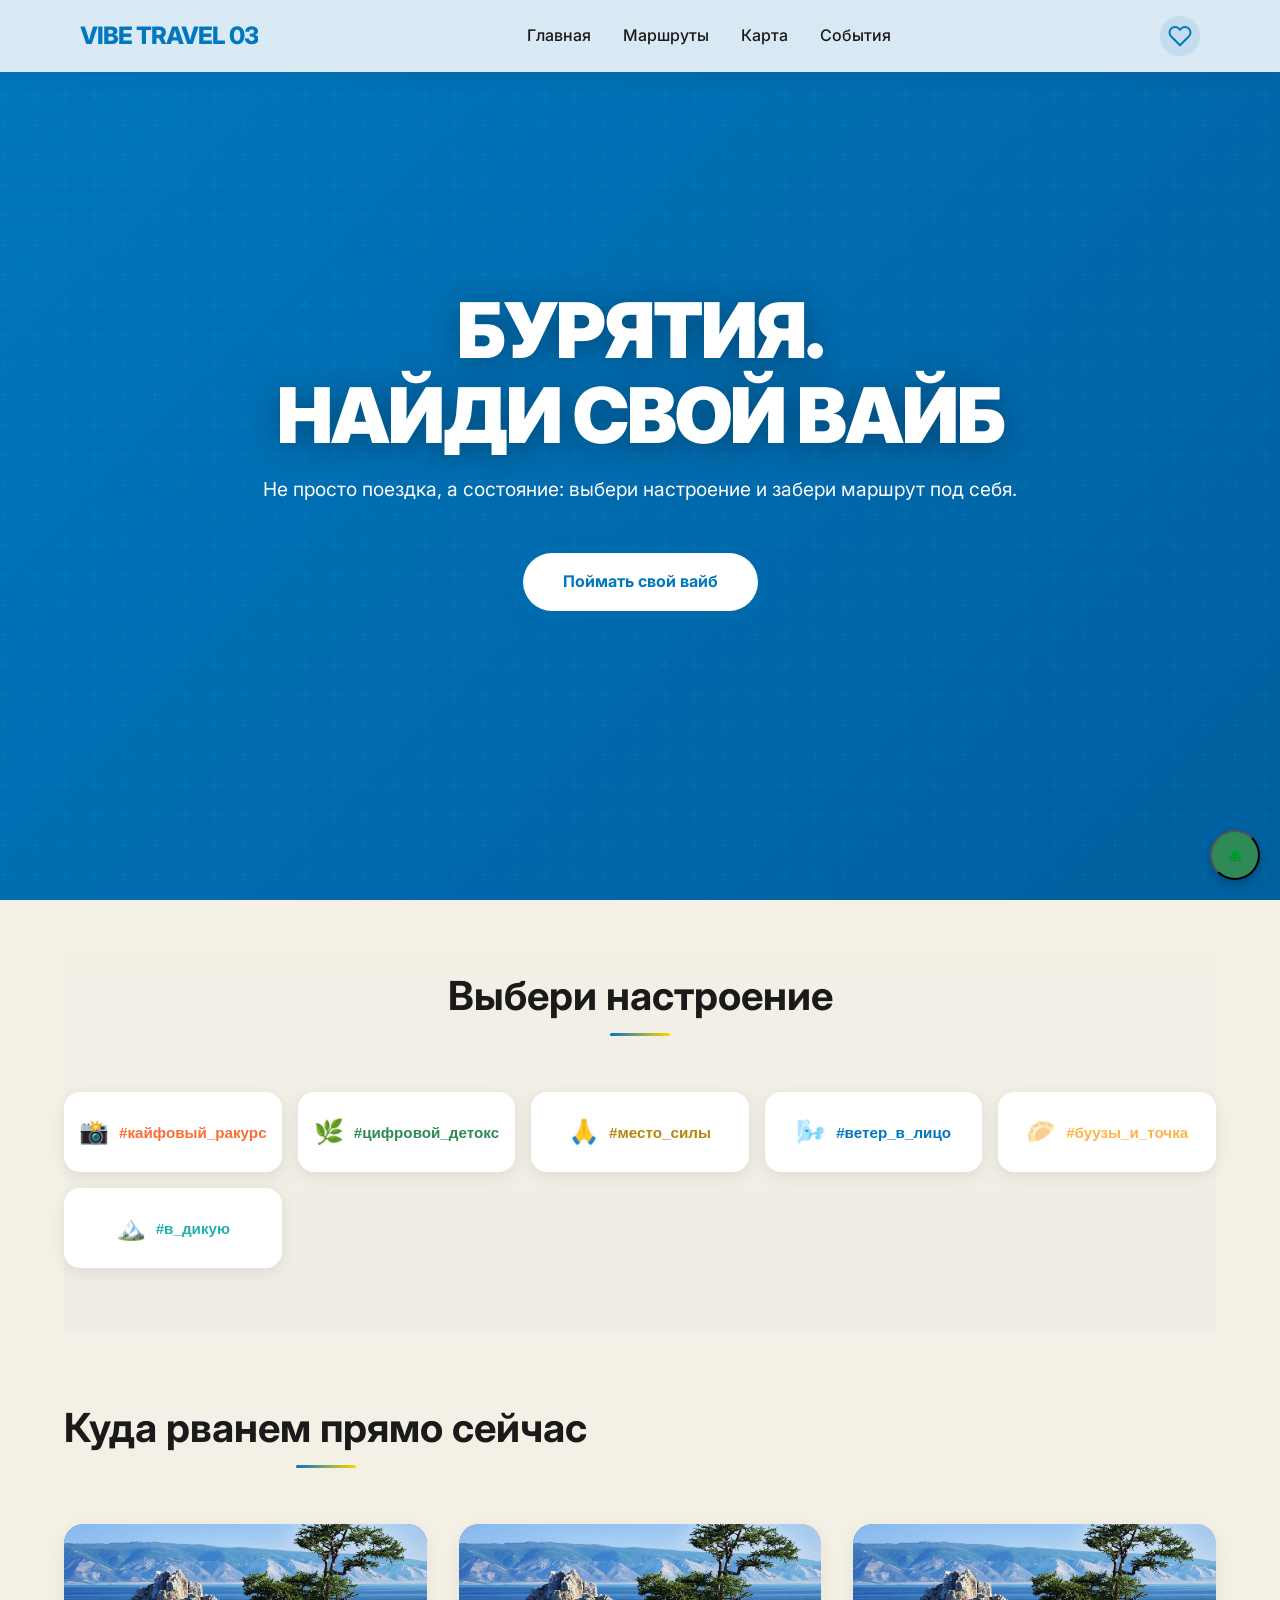
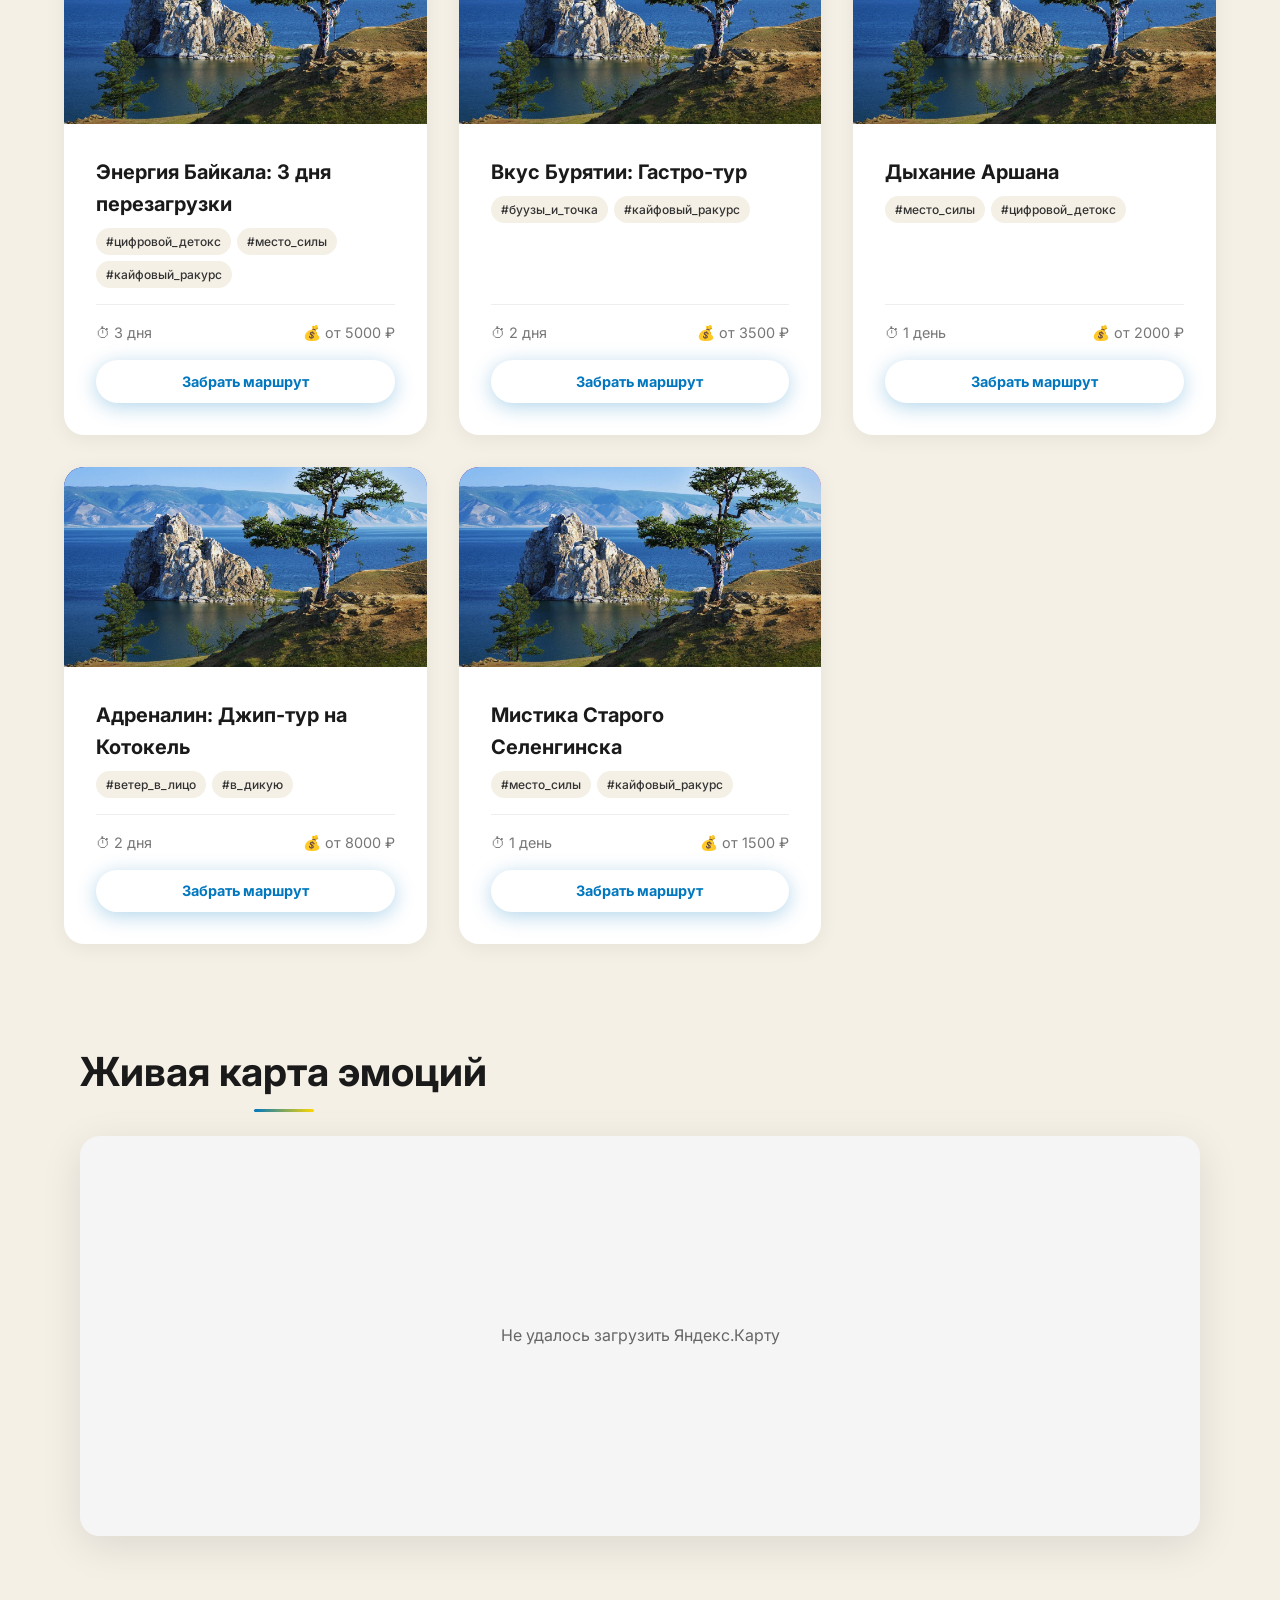
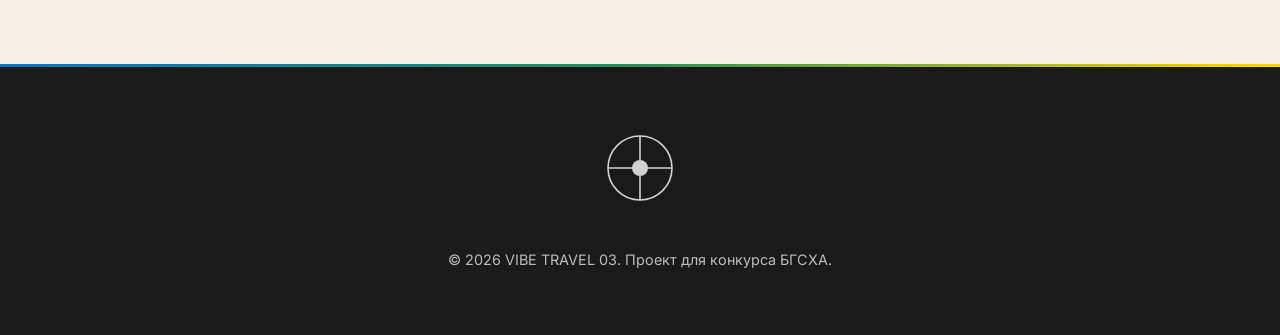
==== commit f7ec2fd6: "переделал промпт и закинул его в курсор. также сделал автотесты" ====
--- a/admin.html
+++ b/admin.html
@@ -20,7 +20,7 @@
 <body>
     <header class="header">
         <div class="container header__inner">
-            <a href="index.html" class="logo">⚙️ ADMIN PANEL</a>
+            <a href="index.html" class="logo">⚙️ VIBE ADMIN</a>
             <a href="index.html" class="btn-pdf" style="padding: 0.5rem 1rem; font-size: 0.9rem;">На главную</a>
         </div>
     </header>
@@ -28,7 +28,7 @@
     <main class="container" style="padding-top: 100px;">
         <form id="routeForm" class="admin-form">
             <h2>🛠 Конструктор маршрута</h2>
-            <p style="color: #666; margin-bottom: 1.5rem;">Создайте новый маршрут и добавьте его в базу</p>
+            <p style="color: #666; margin-bottom: 1.5rem;">Заполните поля и получите готовый объект для `routes.json`.</p>
             
             <div class="form-group">
                 <label>ID</label>
@@ -78,6 +78,10 @@
                 <label>Полное описание</label>
                 <textarea id="r_fullDesc" class="form-control" rows="3" placeholder="Погружение в атмосферу байкальской тайги..."></textarea>
             </div>
+            <div class="form-group">
+                <label>Путь к изображению (опционально)</label>
+                <input type="text" id="r_image" class="form-control" placeholder="assets/images/placeholders/route13_1.jpg">
+            </div>
             <button type="submit" class="btn-admin">✨ Сгенерировать JSON</button>
         </form>
 
--- a/src/css/main.css
+++ b/src/css/main.css
@@ -26,6 +26,10 @@
     --spacing-sm: 1rem;
     --spacing-md: 2rem;
     --spacing-lg: 4rem;
+    --radius-sm: 8px;
+    --radius-md: 12px;
+    --radius-lg: 16px;
+    --radius-xl: 20px;
     
     /* Transitions */
     --transition-fast: 0.2s ease;
@@ -34,6 +38,10 @@
 }
 
 * { box-sizing: border-box; margin: 0; padding: 0; }
+*:focus-visible {
+    outline: 2px solid rgba(0, 119, 190, 0.45);
+    outline-offset: 2px;
+}
 
 html {
     scroll-behavior: smooth;
@@ -45,7 +53,12 @@
     color: var(--color-text);
     line-height: 1.6;
     overflow-x: hidden;
-}
+    opacity: 0;
+    transition: opacity 0.24s ease;
+}
+
+body.page-loaded { opacity: 1; }
+body.page-leaving { opacity: 0; }
 
 a { text-decoration: none; color: inherit; transition: var(--transition-fast); }
 ul { list-style: none; }
@@ -302,9 +315,9 @@
 }
 
 .vibe-btn {
-    padding: var(--spacing-md);
+    padding: calc(var(--spacing-sm) + var(--spacing-xs));
     border: 2px solid transparent;
-    border-radius: 16px;
+    border-radius: var(--radius-lg);
     background: white;
     color: var(--color-dark);
     font-weight: 600;
@@ -350,7 +363,7 @@
 
 .route-card {
     background: white;
-    border-radius: 20px;
+    border-radius: var(--radius-xl);
     overflow: hidden;
     box-shadow: 0 4px 20px rgba(0,0,0,0.06);
     transition: all var(--transition-normal);
@@ -392,6 +405,14 @@
     padding: 1rem;
     position: relative;
     overflow: hidden;
+}
+
+.card-img img {
+    transition: transform 0.6s ease;
+}
+
+.route-card:hover .card-img img {
+    transform: scale(1.04);
 }
 
 .card-img::after {
@@ -629,12 +650,12 @@
     background: white;
     color: var(--color-baikal);
     padding: 1rem 2.5rem;
-    border-radius: 30px;
+    border-radius: 999px;
     font-weight: 700;
     font-size: 1rem;
     cursor: pointer;
     border: none;
-    transition: all var(--transition-normal);
+    transition: transform var(--transition-fast), box-shadow var(--transition-fast), background-color var(--transition-fast), color var(--transition-fast);
     box-shadow: 0 4px 20px rgba(0, 119, 190, 0.3);
 }
 
@@ -643,6 +664,10 @@
     box-shadow: 0 8px 30px rgba(0, 119, 190, 0.4);
     background: var(--color-gold);
     color: var(--color-dark);
+}
+
+.btn-pdf:active {
+    transform: translateY(-1px) scale(0.99);
 }
 
 /* Loading skeleton */
@@ -726,4 +751,30 @@
     animation: spin 10s linear infinite;
 }
 
-@keyframes spin { 100% { transform: rotate(360deg); } }+@keyframes spin { 100% { transform: rotate(360deg); } }
+
+.secret-vibe-toast {
+    position: fixed;
+    right: 20px;
+    bottom: 20px;
+    background: #1a1a1a;
+    color: #fff;
+    padding: 14px 16px;
+    border-radius: 12px;
+    z-index: 2000;
+    opacity: 0;
+    transform: translateY(16px);
+    transition: all 0.25s ease;
+    box-shadow: 0 10px 30px rgba(0, 0, 0, 0.25);
+}
+
+.secret-vibe-toast.visible {
+    opacity: 1;
+    transform: translateY(0);
+}
+
+.secret-vibe-toast a {
+    color: var(--color-gold);
+    margin-left: 8px;
+    font-weight: 700;
+}
--- a/src/css/components.css
+++ b/src/css/components.css
@@ -4,10 +4,11 @@
 .filters-panel {
     background: white;
     padding: 1.5rem;
-    border-radius: 16px;
+    border-radius: var(--radius-lg);
     margin-bottom: 2rem;
     box-shadow: 0 4px 20px rgba(0,0,0,0.06);
     transition: transform 0.3s ease;
+    border: 1px solid rgba(0, 119, 190, 0.08);
 }
 
 .filter-group { margin-bottom: 1.5rem; }
@@ -42,7 +43,7 @@
     align-items: center;
     padding: 0.6rem 1rem;
     background: var(--color-bg);
-    border-radius: 25px;
+    border-radius: 999px;
     cursor: pointer;
     font-size: 0.85rem;
     transition: all var(--transition-normal);
@@ -71,7 +72,7 @@
     width: 100%;
     padding: 0.8rem 1rem;
     border: 2px solid #eee;
-    border-radius: 10px;
+    border-radius: var(--radius-sm);
     font-family: inherit;
     font-size: 0.9rem;
     transition: all var(--transition-normal);
@@ -124,17 +125,18 @@
 .detail-content {
     display: grid;
     grid-template-columns: 2fr 1fr;
-    gap: 2rem;
-    margin-top: 2rem;
+    gap: 1.5rem;
+    margin-top: 1.5rem;
     padding-bottom: 4rem;
 }
 
 .info-block {
     background: white;
     padding: 1.5rem;
-    border-radius: 16px;
+    border-radius: var(--radius-lg);
     margin-bottom: 1.5rem;
     box-shadow: 0 4px 20px rgba(0,0,0,0.06);
+    border: 1px solid rgba(0, 119, 190, 0.08);
 }
 
 .info-block h2 {
@@ -187,7 +189,7 @@
 
 .map-container {
     height: 400px;
-    border-radius: 16px;
+    border-radius: var(--radius-lg);
     overflow: hidden;
     margin: 1.5rem 0;
     background: #eee;
@@ -197,24 +199,9 @@
 .btn-pdf {
     display: inline-flex;
     align-items: center;
+    justify-content: center;
     gap: 8px;
-    background: var(--color-dark);
-    color: white;
-    padding: 1rem 2rem;
-    border-radius: 30px;
-    font-weight: 600;
     margin-top: 1rem;
-    cursor: pointer;
-    border: none;
-    transition: all var(--transition-normal);
-    box-shadow: 0 4px 15px rgba(0,0,0,0.2);
-}
-
-.btn-pdf:hover {
-    transform: translateY(-3px);
-    box-shadow: 0 8px 25px rgba(0,0,0,0.3);
-    background: var(--color-gold);
-    color: var(--color-dark);
 }
 
 .btn-fav-detail {
@@ -224,7 +211,7 @@
     background: rgba(231, 76, 60, 0.1);
     color: var(--color-danger);
     padding: 0.8rem 1.5rem;
-    border-radius: 25px;
+    border-radius: 999px;
     font-weight: 600;
     cursor: pointer;
     border: 2px solid transparent;
@@ -255,12 +242,13 @@
 .event-card {
     background: white;
     padding: 1.5rem;
-    border-radius: 16px;
+    border-radius: var(--radius-lg);
     display: flex;
     gap: 1.5rem;
     align-items: center;
     box-shadow: 0 4px 20px rgba(0,0,0,0.06);
     transition: all var(--transition-normal);
+    border: 1px solid rgba(0, 119, 190, 0.08);
 }
 
 .event-card:hover {
@@ -316,11 +304,16 @@
     padding-bottom: 56.25%;
     height: 0;
     overflow: hidden;
-    border-radius: 16px;
+    border-radius: var(--radius-lg);
     margin-bottom: 2rem;
     background: #000;
     box-shadow: 0 10px 40px rgba(0,0,0,0.2);
     transition: all var(--transition-normal);
+}
+
+.video-wrapper p {
+    margin: 0;
+    text-shadow: 0 2px 8px rgba(0, 0, 0, 0.35);
 }
 
 .video-wrapper:hover {
@@ -364,8 +357,9 @@
     margin: 2rem auto;
     background: white;
     padding: 2rem;
-    border-radius: 16px;
+    border-radius: var(--radius-lg);
     box-shadow: 0 4px 20px rgba(0,0,0,0.06);
+    border: 1px solid rgba(0, 119, 190, 0.08);
 }
 
 .admin-form h1 {
@@ -424,7 +418,7 @@
     margin-top: 2rem;
     padding: 1rem;
     background: #1a1a1a;
-    border-radius: 12px;
+    border-radius: var(--radius-md);
     color: #0f0;
     font-family: monospace;
     font-size: 0.85rem;
@@ -446,7 +440,7 @@
     z-index: 1000;
     background: white;
     padding: 12px 24px;
-    border-radius: 30px;
+    border-radius: 999px;
     font-weight: 600;
     box-shadow: 0 4px 20px rgba(0,0,0,0.2);
     transition: all var(--transition-normal);
@@ -466,8 +460,27 @@
     text-align: center;
     padding: 4rem 2rem;
     background: white;
-    border-radius: 20px;
+    border-radius: var(--radius-xl);
     box-shadow: 0 4px 20px rgba(0,0,0,0.06);
+    border: 1px solid rgba(0, 119, 190, 0.08);
+}
+
+.route-detail,
+.events-section,
+.video-section {
+    position: relative;
+}
+
+.route-detail::before,
+.events-section::before,
+.video-section::before {
+    content: "";
+    position: absolute;
+    inset: 0;
+    background:
+        radial-gradient(circle at 10% 10%, rgba(0, 119, 190, 0.08), transparent 40%),
+        radial-gradient(circle at 90% 80%, rgba(46, 139, 87, 0.08), transparent 45%);
+    pointer-events: none;
 }
 
 .favorites-empty h2 {
@@ -495,6 +508,11 @@
         flex-direction: column; 
         text-align: center; 
     }
+
+    .event-card img {
+        width: 100%;
+        height: 180px;
+    }
     
     .filter-row {
         flex-direction: column;
